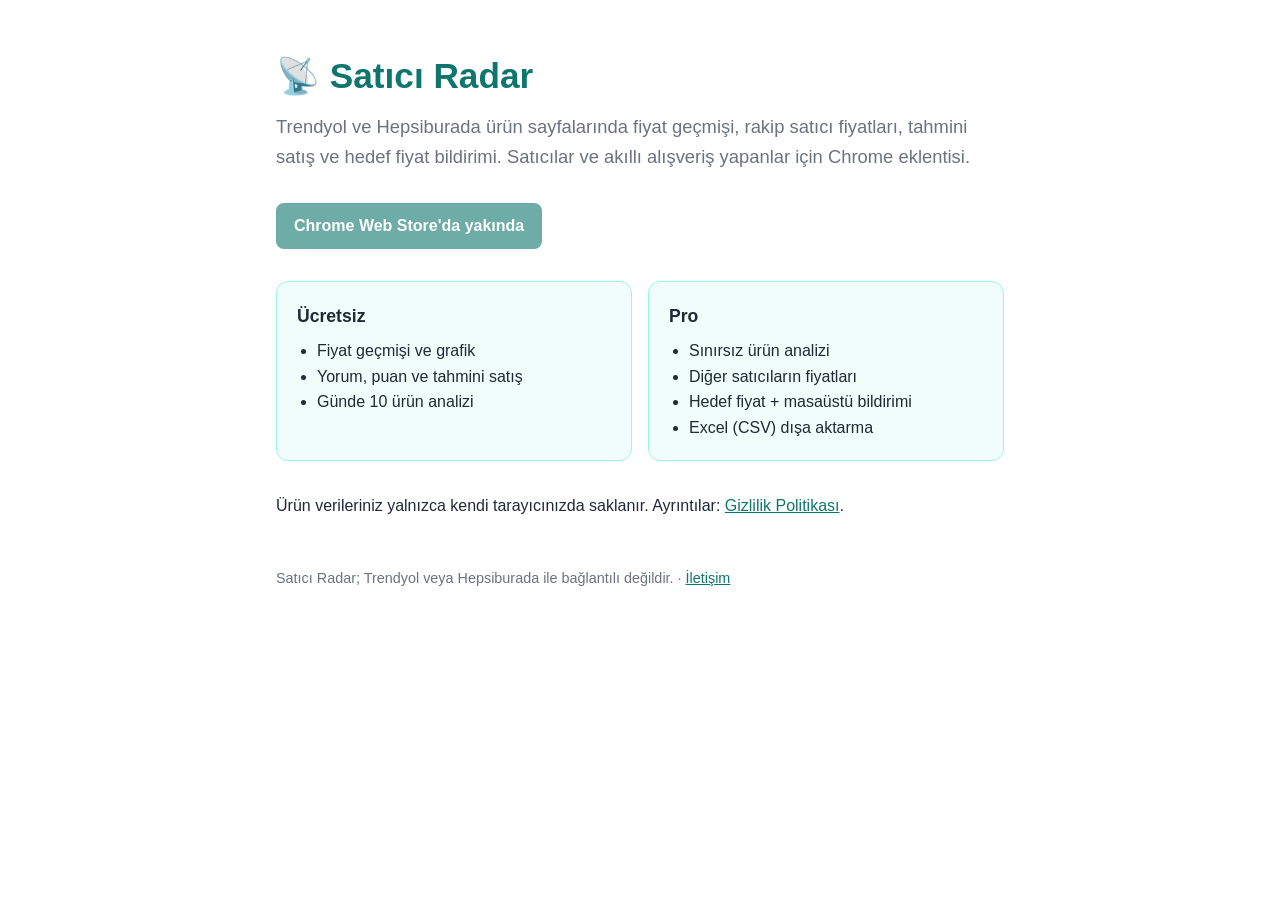
==== index.html @ d3022a0f "İlk sürüm: Satıcı Radar Co-Authored-By: Claude Opus 5.5 (1M context) <noreply@anthropic.com>" ====
<!doctype html>
<html lang="tr">
<head>
  <meta charset="utf-8">
  <meta name="viewport" content="width=device-width, initial-scale=1">
  <title>Satıcı Radar</title>
  <meta name="description" content="Trendyol ve Hepsiburada ürün sayfalarında fiyat geçmişi, rakip satıcı fiyatları, tahmini satış ve hedef fiyat bildirimi.">
  <style>
    :root { --bg: #ffffff; --fg: #1f2937; --muted: #6b7280; --brand: #0f766e; --card: #f0fdfa; --border: #99f6e4; }
    @media (prefers-color-scheme: dark) {
      :root { --bg: #0b1514; --fg: #e5e7eb; --muted: #9ca3af; --brand: #2dd4bf; --card: #102624; --border: #1f4f4a; }
    }
    * { box-sizing: border-box; }
    body { margin: 0; background: var(--bg); color: var(--fg); font: 16px/1.6 -apple-system, "Segoe UI", Roboto, sans-serif; }
    main { max-width: 760px; margin: 0 auto; padding: 48px 16px; }
    h1 { font-size: 2.2rem; margin: 0 0 8px; color: var(--brand); }
    .lead { font-size: 1.15rem; color: var(--muted); margin: 0 0 32px; }
    .grid { display: grid; grid-template-columns: repeat(auto-fit, minmax(220px, 1fr)); gap: 16px; margin: 32px 0; }
    .card { background: var(--card); border: 1px solid var(--border); border-radius: 12px; padding: 20px; }
    .card h2 { margin: 0 0 8px; font-size: 1.1rem; }
    .card ul { margin: 0; padding-left: 20px; }
    .btn { display: inline-block; padding: 10px 18px; border-radius: 8px; background: var(--brand); color: var(--bg); text-decoration: none; font-weight: 600; }
    .btn[aria-disabled="true"] { opacity: .6; pointer-events: none; }
    footer { margin-top: 48px; color: var(--muted); font-size: .9rem; }
    a { color: var(--brand); }
  </style>
</head>
<body>
  <main>
    <h1>📡 Satıcı Radar</h1>
    <p class="lead">Trendyol ve Hepsiburada ürün sayfalarında fiyat geçmişi, rakip satıcı fiyatları, tahmini satış ve hedef fiyat bildirimi. Satıcılar ve akıllı alışveriş yapanlar için Chrome eklentisi.</p>

    <!-- Chrome Web Store linki yayından sonra eklenecek -->
    <a class="btn" href="#" aria-disabled="true">Chrome Web Store'da yakında</a>

    <div class="grid">
      <section class="card">
        <h2>Ücretsiz</h2>
        <ul>
          <li>Fiyat geçmişi ve grafik</li>
          <li>Yorum, puan ve tahmini satış</li>
          <li>Günde 10 ürün analizi</li>
        </ul>
      </section>
      <section class="card">
        <h2>Pro</h2>
        <ul>
          <li>Sınırsız ürün analizi</li>
          <li>Diğer satıcıların fiyatları</li>
          <li>Hedef fiyat + masaüstü bildirimi</li>
          <li>Excel (CSV) dışa aktarma</li>
        </ul>
      </section>
    </div>

    <p>Ürün verileriniz yalnızca kendi tarayıcınızda saklanır. Ayrıntılar: <a href="privacy.html">Gizlilik Politikası</a>.</p>

    <footer>
      Satıcı Radar; Trendyol veya Hepsiburada ile bağlantılı değildir. ·
      <a href="https://github.com/Synex2/satici-radar-site/issues">İletişim</a>
    </footer>
  </main>
</body>
</html>
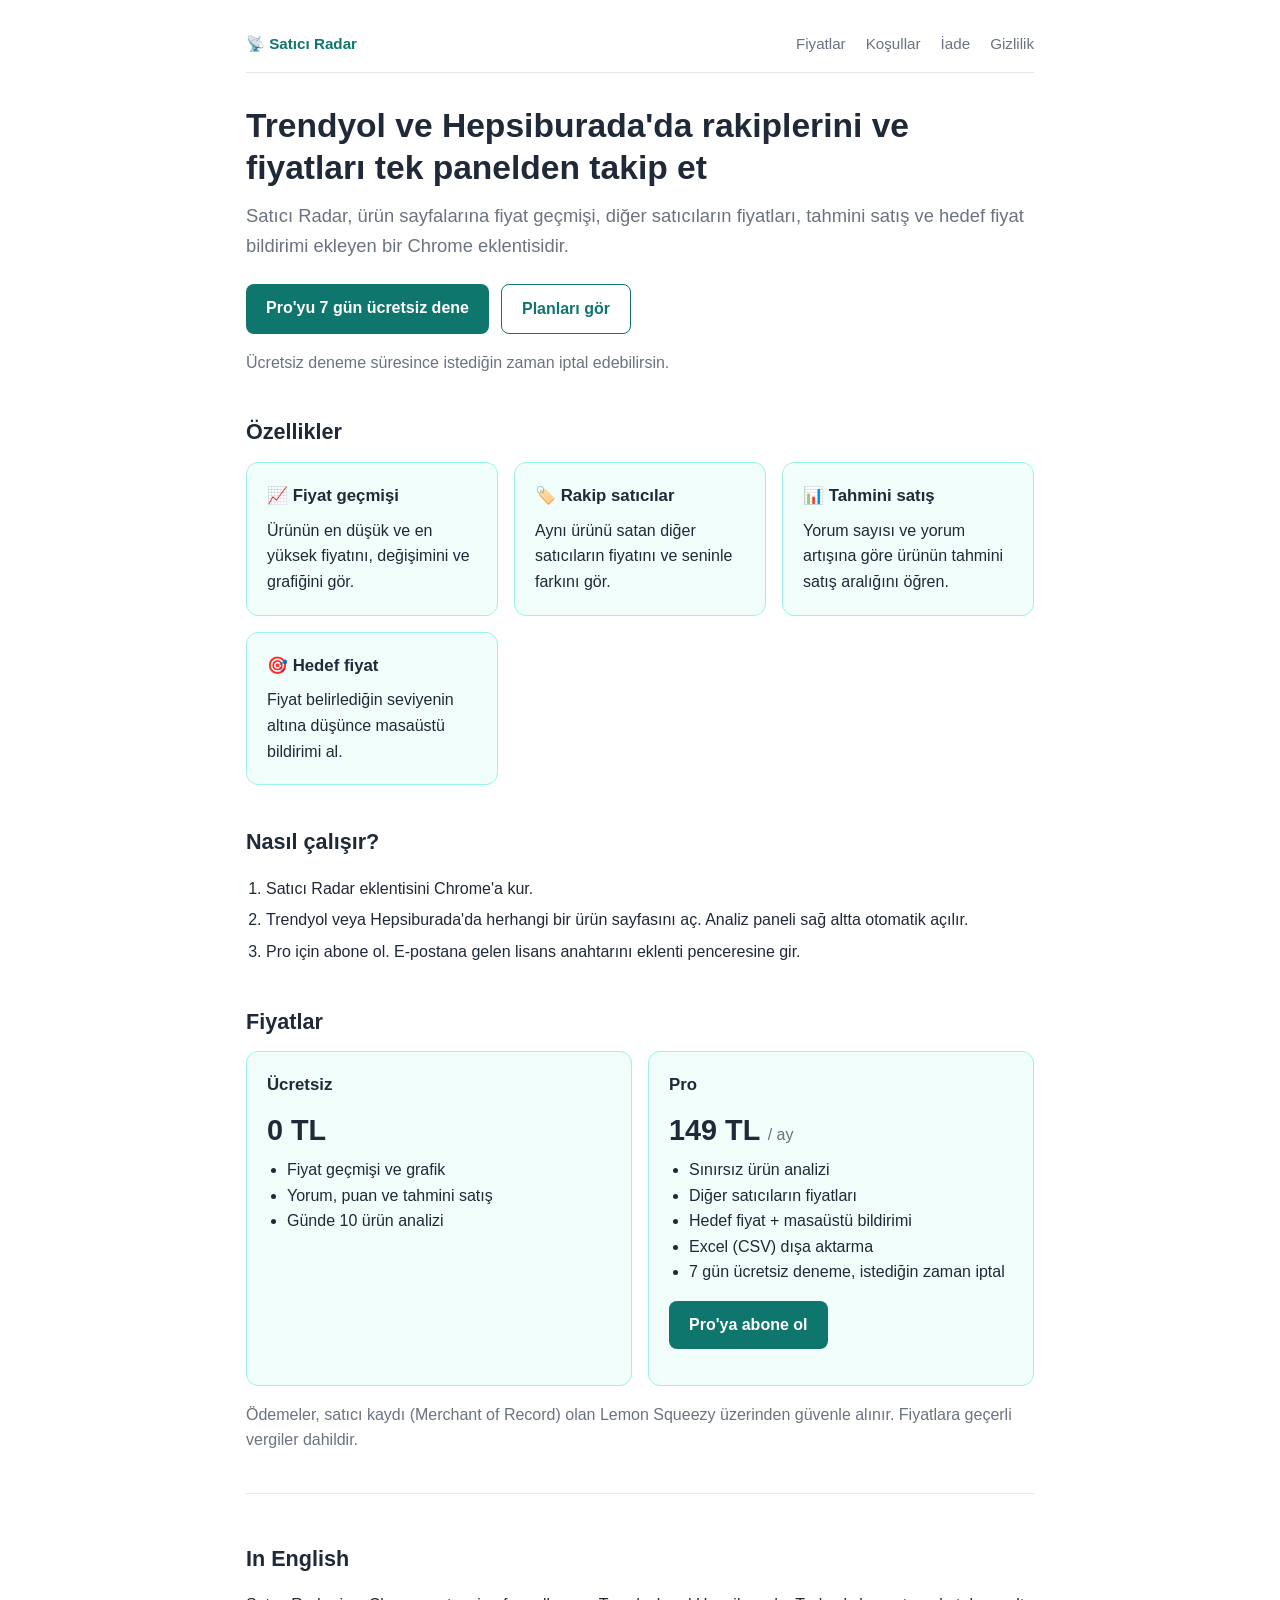
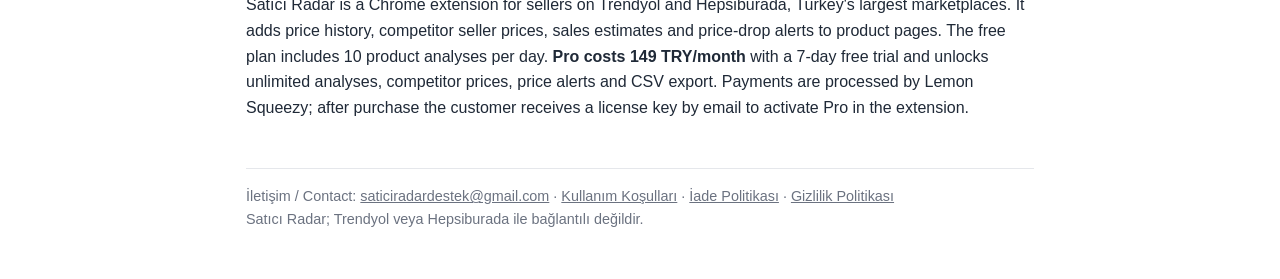
==== commit e0687737: "Fiyatlar, satın alma, kullanım koşulları ve iade politikası ekle Co-Authored-By: Claude Opus 5.5 (1M" ====
--- a/index.html
+++ b/index.html
@@ -4,38 +4,47 @@
   <meta charset="utf-8">
   <meta name="viewport" content="width=device-width, initial-scale=1">
   <title>Satıcı Radar</title>
-  <meta name="description" content="Trendyol ve Hepsiburada ürün sayfalarında fiyat geçmişi, rakip satıcı fiyatları, tahmini satış ve hedef fiyat bildirimi.">
-  <style>
-    :root { --bg: #ffffff; --fg: #1f2937; --muted: #6b7280; --brand: #0f766e; --card: #f0fdfa; --border: #99f6e4; }
-    @media (prefers-color-scheme: dark) {
-      :root { --bg: #0b1514; --fg: #e5e7eb; --muted: #9ca3af; --brand: #2dd4bf; --card: #102624; --border: #1f4f4a; }
-    }
-    * { box-sizing: border-box; }
-    body { margin: 0; background: var(--bg); color: var(--fg); font: 16px/1.6 -apple-system, "Segoe UI", Roboto, sans-serif; }
-    main { max-width: 760px; margin: 0 auto; padding: 48px 16px; }
-    h1 { font-size: 2.2rem; margin: 0 0 8px; color: var(--brand); }
-    .lead { font-size: 1.15rem; color: var(--muted); margin: 0 0 32px; }
-    .grid { display: grid; grid-template-columns: repeat(auto-fit, minmax(220px, 1fr)); gap: 16px; margin: 32px 0; }
-    .card { background: var(--card); border: 1px solid var(--border); border-radius: 12px; padding: 20px; }
-    .card h2 { margin: 0 0 8px; font-size: 1.1rem; }
-    .card ul { margin: 0; padding-left: 20px; }
-    .btn { display: inline-block; padding: 10px 18px; border-radius: 8px; background: var(--brand); color: var(--bg); text-decoration: none; font-weight: 600; }
-    .btn[aria-disabled="true"] { opacity: .6; pointer-events: none; }
-    footer { margin-top: 48px; color: var(--muted); font-size: .9rem; }
-    a { color: var(--brand); }
-  </style>
+  <meta name="description" content="Trendyol ve Hepsiburada satıcıları için Chrome eklentisi: fiyat geçmişi, rakip satıcı fiyatları, tahmini satış ve hedef fiyat bildirimi.">
+  <link rel="stylesheet" href="style.css">
 </head>
 <body>
   <main>
-    <h1>📡 Satıcı Radar</h1>
-    <p class="lead">Trendyol ve Hepsiburada ürün sayfalarında fiyat geçmişi, rakip satıcı fiyatları, tahmini satış ve hedef fiyat bildirimi. Satıcılar ve akıllı alışveriş yapanlar için Chrome eklentisi.</p>
+    <nav>
+      <a class="logo" href="./">📡 Satıcı Radar</a>
+      <a href="#fiyatlar">Fiyatlar</a>
+      <a href="terms.html">Koşullar</a>
+      <a href="refund.html">İade</a>
+      <a href="privacy.html">Gizlilik</a>
+    </nav>
 
-    <!-- Chrome Web Store linki yayından sonra eklenecek -->
-    <a class="btn" href="#" aria-disabled="true">Chrome Web Store'da yakında</a>
+    <h1>Trendyol ve Hepsiburada'da rakiplerini ve fiyatları tek panelden takip et</h1>
+    <p class="lead">Satıcı Radar, ürün sayfalarına fiyat geçmişi, diğer satıcıların fiyatları, tahmini satış ve hedef fiyat bildirimi ekleyen bir Chrome eklentisidir.</p>
+    <div class="actions">
+      <a class="btn" href="https://saticiradar.lemonsqueezy.com/checkout/buy/179a6469-2328-46da-8693-ddf582c8ca7c">Pro'yu 7 gün ücretsiz dene</a>
+      <a class="btn secondary" href="#fiyatlar">Planları gör</a>
+    </div>
+    <p class="muted">Ücretsiz deneme süresince istediğin zaman iptal edebilirsin.</p>
 
+    <h2>Özellikler</h2>
+    <div class="grid">
+      <div class="card"><h3>📈 Fiyat geçmişi</h3>Ürünün en düşük ve en yüksek fiyatını, değişimini ve grafiğini gör.</div>
+      <div class="card"><h3>🏷️ Rakip satıcılar</h3>Aynı ürünü satan diğer satıcıların fiyatını ve seninle farkını gör.</div>
+      <div class="card"><h3>📊 Tahmini satış</h3>Yorum sayısı ve yorum artışına göre ürünün tahmini satış aralığını öğren.</div>
+      <div class="card"><h3>🎯 Hedef fiyat</h3>Fiyat belirlediğin seviyenin altına düşünce masaüstü bildirimi al.</div>
+    </div>
+
+    <h2>Nasıl çalışır?</h2>
+    <ol class="steps">
+      <li>Satıcı Radar eklentisini Chrome'a kur.</li>
+      <li>Trendyol veya Hepsiburada'da herhangi bir ürün sayfasını aç. Analiz paneli sağ altta otomatik açılır.</li>
+      <li>Pro için abone ol. E-postana gelen lisans anahtarını eklenti penceresine gir.</li>
+    </ol>
+
+    <h2 id="fiyatlar">Fiyatlar</h2>
     <div class="grid">
       <section class="card">
-        <h2>Ücretsiz</h2>
+        <h3>Ücretsiz</h3>
+        <div class="price">0 TL</div>
         <ul>
           <li>Fiyat geçmişi ve grafik</li>
           <li>Yorum, puan ve tahmini satış</li>
@@ -43,21 +52,33 @@
         </ul>
       </section>
       <section class="card">
-        <h2>Pro</h2>
+        <h3>Pro</h3>
+        <div class="price">149 TL <small>/ ay</small></div>
         <ul>
           <li>Sınırsız ürün analizi</li>
           <li>Diğer satıcıların fiyatları</li>
           <li>Hedef fiyat + masaüstü bildirimi</li>
           <li>Excel (CSV) dışa aktarma</li>
+          <li>7 gün ücretsiz deneme, istediğin zaman iptal</li>
         </ul>
+        <p><a class="btn" href="https://saticiradar.lemonsqueezy.com/checkout/buy/179a6469-2328-46da-8693-ddf582c8ca7c">Pro'ya abone ol</a></p>
       </section>
     </div>
+    <p class="muted">Ödemeler, satıcı kaydı (Merchant of Record) olan Lemon Squeezy üzerinden güvenle alınır. Fiyatlara geçerli vergiler dahildir.</p>
 
-    <p>Ürün verileriniz yalnızca kendi tarayıcınızda saklanır. Ayrıntılar: <a href="privacy.html">Gizlilik Politikası</a>.</p>
+    <section class="en" lang="en">
+      <h2>In English</h2>
+      <p>Satıcı Radar is a Chrome extension for sellers on Trendyol and Hepsiburada, Turkey's largest marketplaces.
+      It adds price history, competitor seller prices, sales estimates and price-drop alerts to product pages.
+      The free plan includes 10 product analyses per day. <b>Pro costs 149 TRY/month</b> with a 7-day free trial
+      and unlocks unlimited analyses, competitor prices, price alerts and CSV export. Payments are processed by Lemon Squeezy;
+      after purchase the customer receives a license key by email to activate Pro in the extension.</p>
+    </section>
 
     <footer>
-      Satıcı Radar; Trendyol veya Hepsiburada ile bağlantılı değildir. ·
-      <a href="https://github.com/Synex2/satici-radar-site/issues">İletişim</a>
+      İletişim / Contact: <a href="mailto:saticiradardestek@gmail.com">saticiradardestek@gmail.com</a> ·
+      <a href="terms.html">Kullanım Koşulları</a> · <a href="refund.html">İade Politikası</a> · <a href="privacy.html">Gizlilik Politikası</a><br>
+      Satıcı Radar; Trendyol veya Hepsiburada ile bağlantılı değildir.
     </footer>
   </main>
 </body>
--- a/style.css
+++ b/style.css
@@ -0,0 +1,30 @@
+:root { --bg: #ffffff; --fg: #1f2937; --muted: #6b7280; --brand: #0f766e; --on-brand: #ffffff; --card: #f0fdfa; --border: #99f6e4; --line: #e5e7eb; }
+@media (prefers-color-scheme: dark) {
+  :root { --bg: #0b1514; --fg: #e5e7eb; --muted: #9ca3af; --brand: #2dd4bf; --on-brand: #0b1514; --card: #102624; --border: #1f4f4a; --line: #1f2937; }
+}
+* { box-sizing: border-box; }
+body { margin: 0; background: var(--bg); color: var(--fg); font: 16px/1.6 -apple-system, "Segoe UI", Roboto, sans-serif; }
+main { max-width: 820px; margin: 0 auto; padding: 32px 16px 48px; }
+nav { display: flex; flex-wrap: wrap; gap: 8px 20px; align-items: center; padding-bottom: 16px; border-bottom: 1px solid var(--line); margin-bottom: 32px; }
+nav .logo { font-weight: 700; color: var(--brand); text-decoration: none; margin-right: auto; }
+nav a { color: var(--muted); text-decoration: none; font-size: .95rem; }
+nav a:hover { color: var(--brand); }
+h1 { font-size: 2.1rem; line-height: 1.25; margin: 0 0 12px; }
+h2 { font-size: 1.35rem; margin: 40px 0 12px; }
+h3 { font-size: 1.05rem; margin: 0 0 8px; }
+.lead { font-size: 1.15rem; color: var(--muted); margin: 0 0 24px; }
+.muted { color: var(--muted); }
+.grid { display: grid; grid-template-columns: repeat(auto-fit, minmax(230px, 1fr)); gap: 16px; }
+.card { background: var(--card); border: 1px solid var(--border); border-radius: 12px; padding: 20px; }
+.card ul { margin: 0; padding-left: 20px; }
+.price { font-size: 1.8rem; font-weight: 700; margin: 4px 0; }
+.price small { font-size: 1rem; font-weight: 400; color: var(--muted); }
+.btn { display: inline-block; padding: 11px 20px; border-radius: 8px; background: var(--brand); color: var(--on-brand); text-decoration: none; font-weight: 600; }
+.btn.secondary { background: transparent; color: var(--brand); border: 1px solid var(--brand); }
+.actions { display: flex; flex-wrap: wrap; gap: 12px; margin: 8px 0 8px; }
+ol.steps { padding-left: 20px; }
+ol.steps li { margin-bottom: 6px; }
+.en { border-top: 1px solid var(--line); margin-top: 40px; padding-top: 8px; }
+footer { margin-top: 48px; padding-top: 16px; border-top: 1px solid var(--line); color: var(--muted); font-size: .9rem; }
+footer a { color: var(--muted); }
+a { color: var(--brand); }
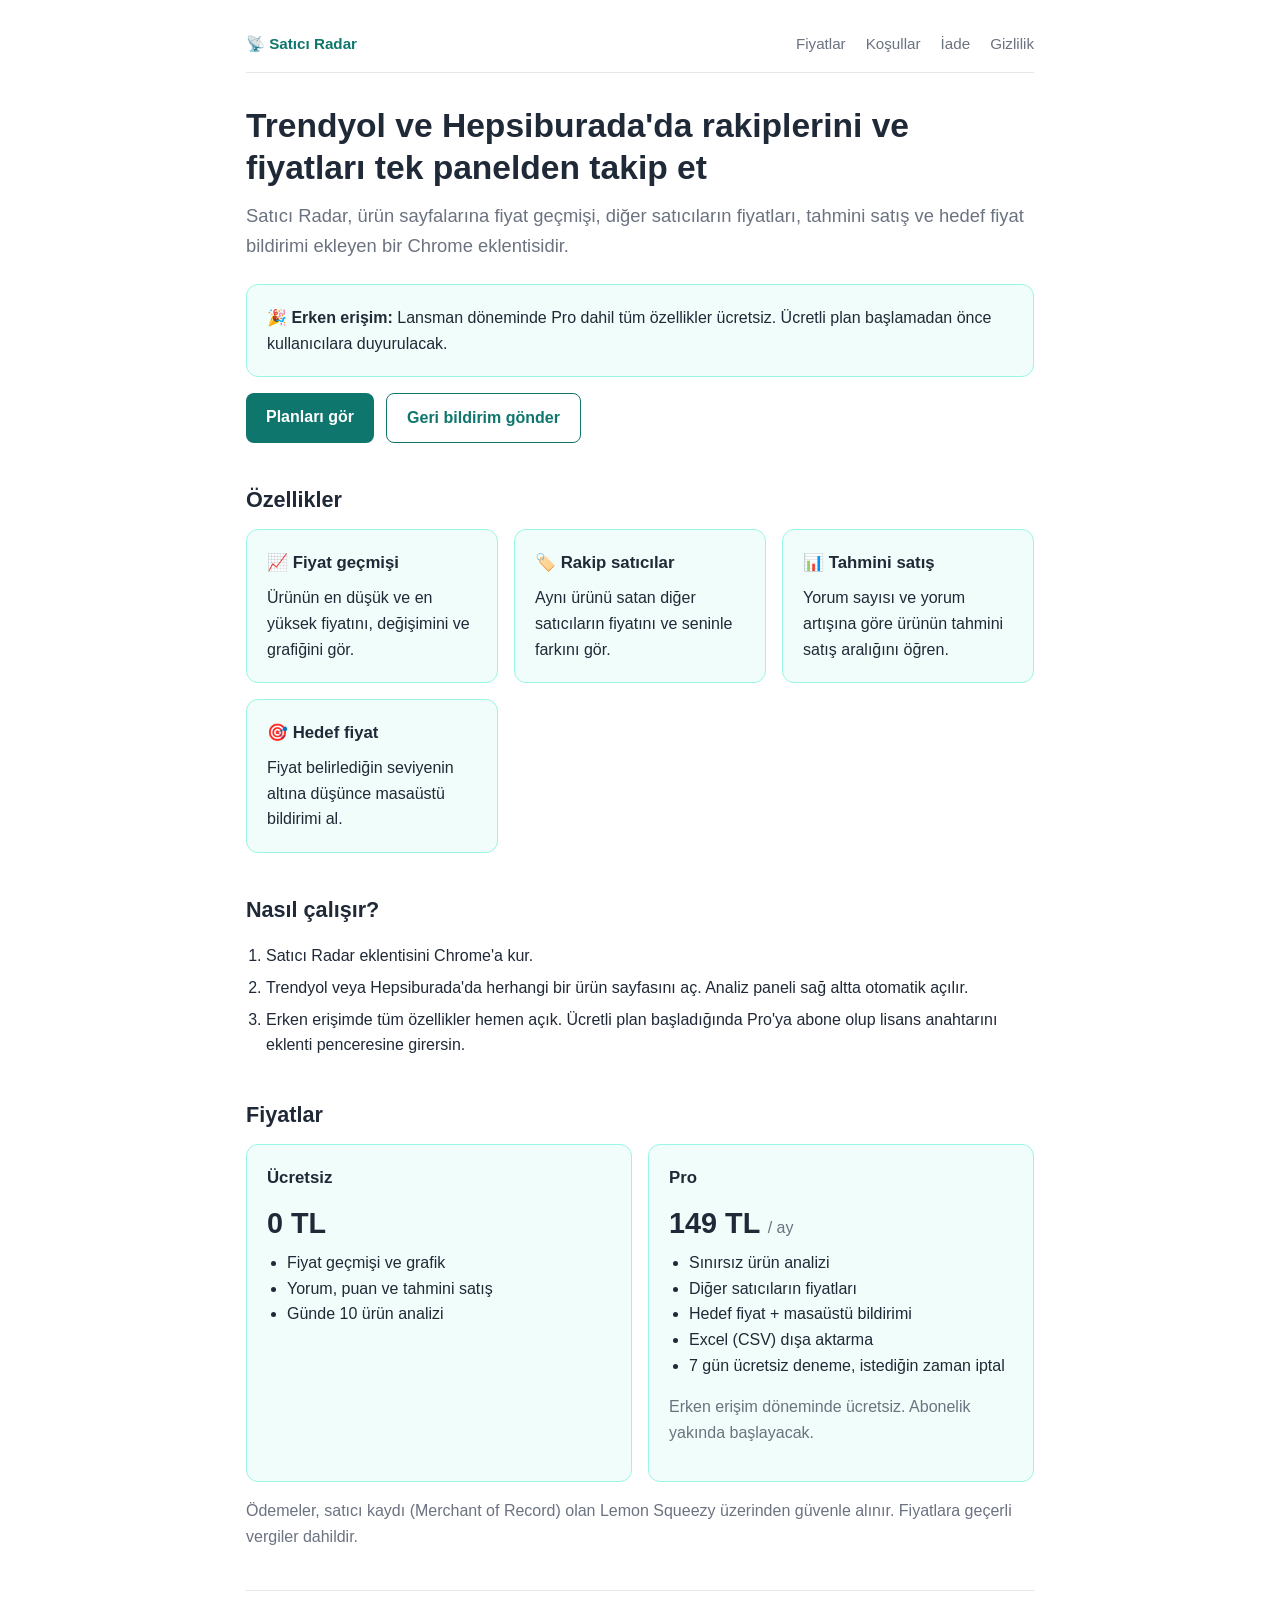
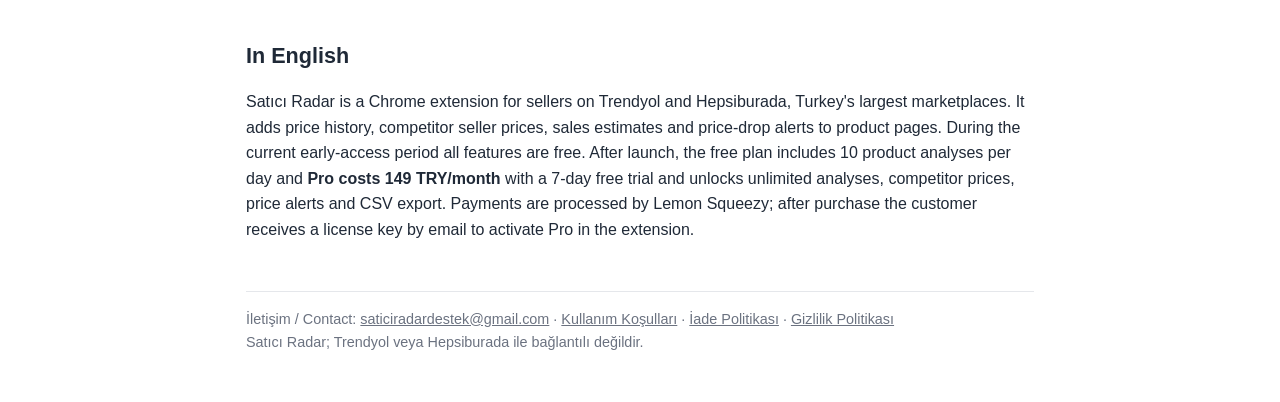
==== commit 13c2c763: "Erken erişim: abone ol butonlarını kaldır, ücretsiz dönemi duyur Co-Authored-By: Claude Opus 5.5 (1M" ====
--- a/index.html
+++ b/index.html
@@ -19,11 +19,11 @@
 
     <h1>Trendyol ve Hepsiburada'da rakiplerini ve fiyatları tek panelden takip et</h1>
     <p class="lead">Satıcı Radar, ürün sayfalarına fiyat geçmişi, diğer satıcıların fiyatları, tahmini satış ve hedef fiyat bildirimi ekleyen bir Chrome eklentisidir.</p>
-    <div class="actions">
-      <a class="btn" href="https://saticiradar.lemonsqueezy.com/checkout/buy/179a6469-2328-46da-8693-ddf582c8ca7c">Pro'yu 7 gün ücretsiz dene</a>
-      <a class="btn secondary" href="#fiyatlar">Planları gör</a>
+    <div class="card"><b>🎉 Erken erişim:</b> Lansman döneminde Pro dahil tüm özellikler ücretsiz. Ücretli plan başlamadan önce kullanıcılara duyurulacak.</div>
+    <div class="actions" style="margin-top:16px">
+      <a class="btn" href="#fiyatlar">Planları gör</a>
+      <a class="btn secondary" href="mailto:saticiradardestek@gmail.com">Geri bildirim gönder</a>
     </div>
-    <p class="muted">Ücretsiz deneme süresince istediğin zaman iptal edebilirsin.</p>
 
     <h2>Özellikler</h2>
     <div class="grid">
@@ -37,7 +37,7 @@
     <ol class="steps">
       <li>Satıcı Radar eklentisini Chrome'a kur.</li>
       <li>Trendyol veya Hepsiburada'da herhangi bir ürün sayfasını aç. Analiz paneli sağ altta otomatik açılır.</li>
-      <li>Pro için abone ol. E-postana gelen lisans anahtarını eklenti penceresine gir.</li>
+      <li>Erken erişimde tüm özellikler hemen açık. Ücretli plan başladığında Pro'ya abone olup lisans anahtarını eklenti penceresine girersin.</li>
     </ol>
 
     <h2 id="fiyatlar">Fiyatlar</h2>
@@ -61,7 +61,7 @@
           <li>Excel (CSV) dışa aktarma</li>
           <li>7 gün ücretsiz deneme, istediğin zaman iptal</li>
         </ul>
-        <p><a class="btn" href="https://saticiradar.lemonsqueezy.com/checkout/buy/179a6469-2328-46da-8693-ddf582c8ca7c">Pro'ya abone ol</a></p>
+        <p class="muted">Erken erişim döneminde ücretsiz. Abonelik yakında başlayacak.</p>
       </section>
     </div>
     <p class="muted">Ödemeler, satıcı kaydı (Merchant of Record) olan Lemon Squeezy üzerinden güvenle alınır. Fiyatlara geçerli vergiler dahildir.</p>
@@ -70,7 +70,7 @@
       <h2>In English</h2>
       <p>Satıcı Radar is a Chrome extension for sellers on Trendyol and Hepsiburada, Turkey's largest marketplaces.
       It adds price history, competitor seller prices, sales estimates and price-drop alerts to product pages.
-      The free plan includes 10 product analyses per day. <b>Pro costs 149 TRY/month</b> with a 7-day free trial
+      During the current early-access period all features are free. After launch, the free plan includes 10 product analyses per day and <b>Pro costs 149 TRY/month</b> with a 7-day free trial
       and unlocks unlimited analyses, competitor prices, price alerts and CSV export. Payments are processed by Lemon Squeezy;
       after purchase the customer receives a license key by email to activate Pro in the extension.</p>
     </section>
